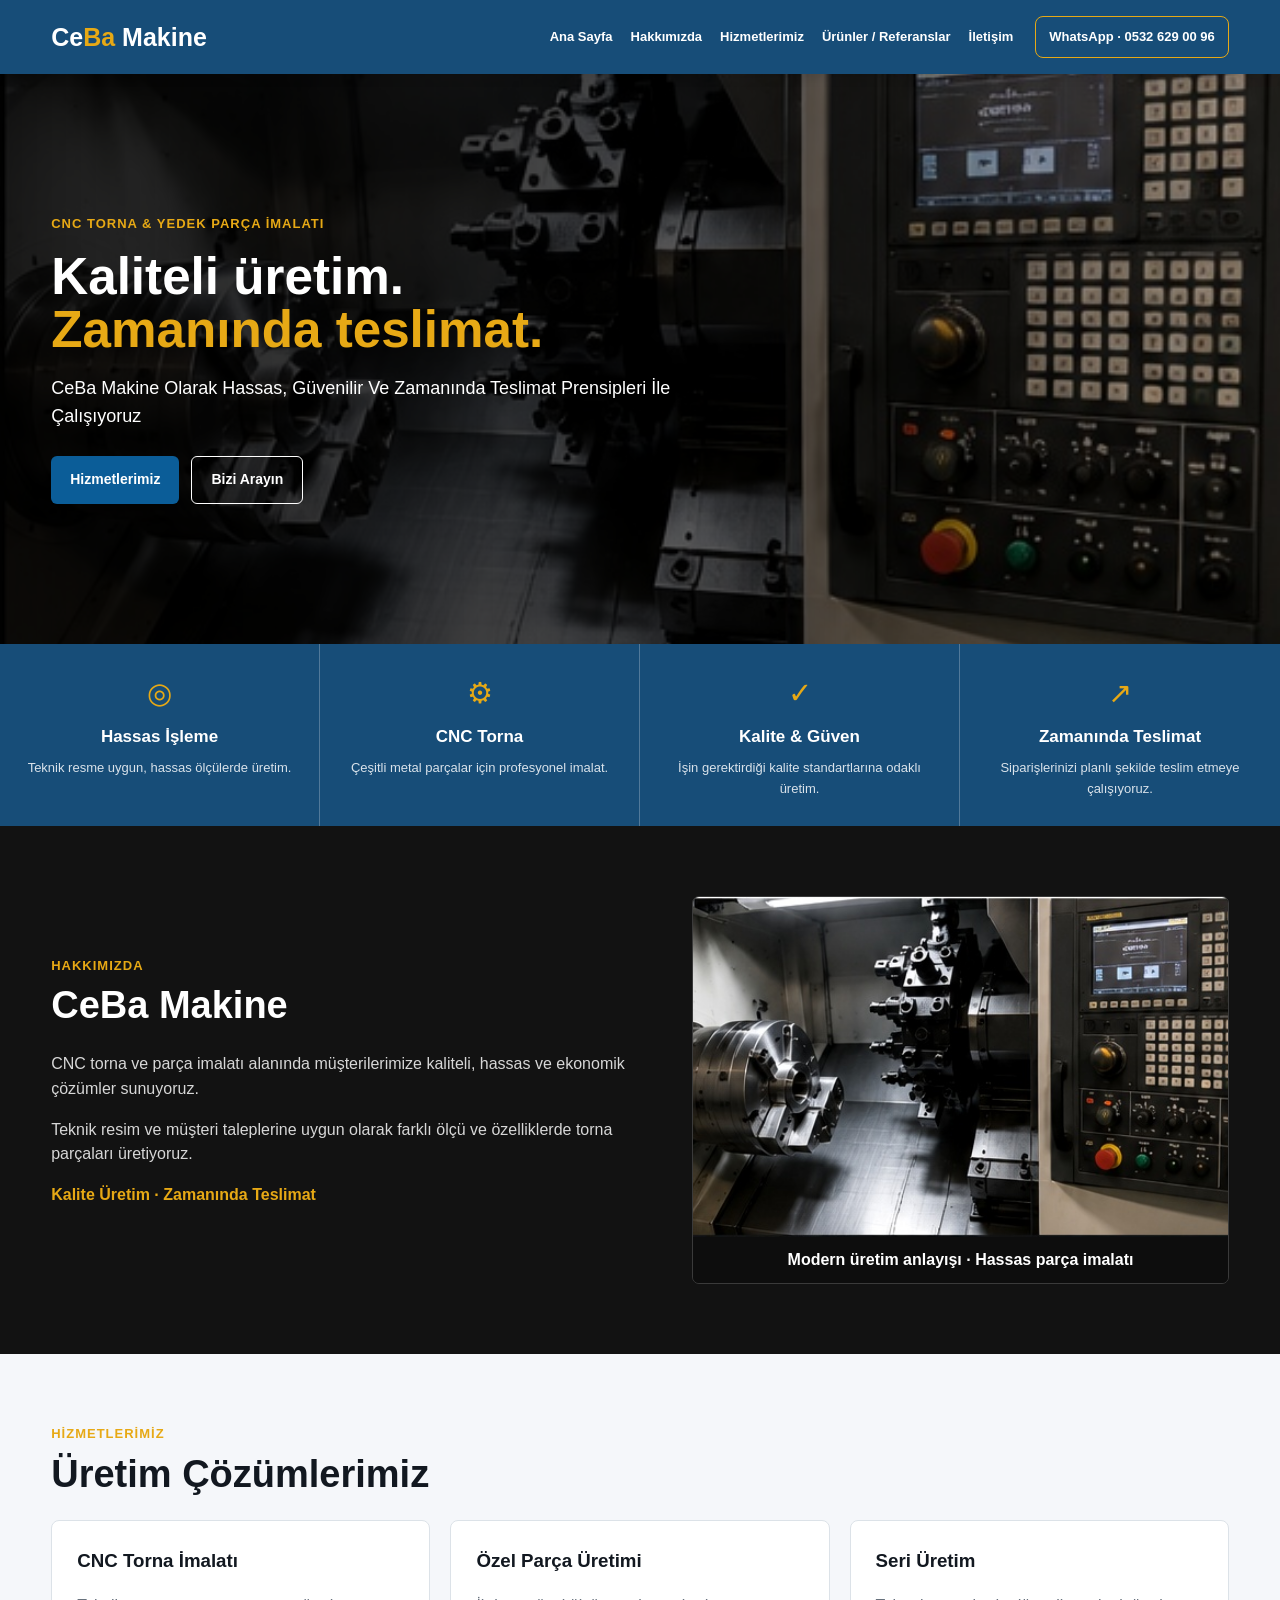
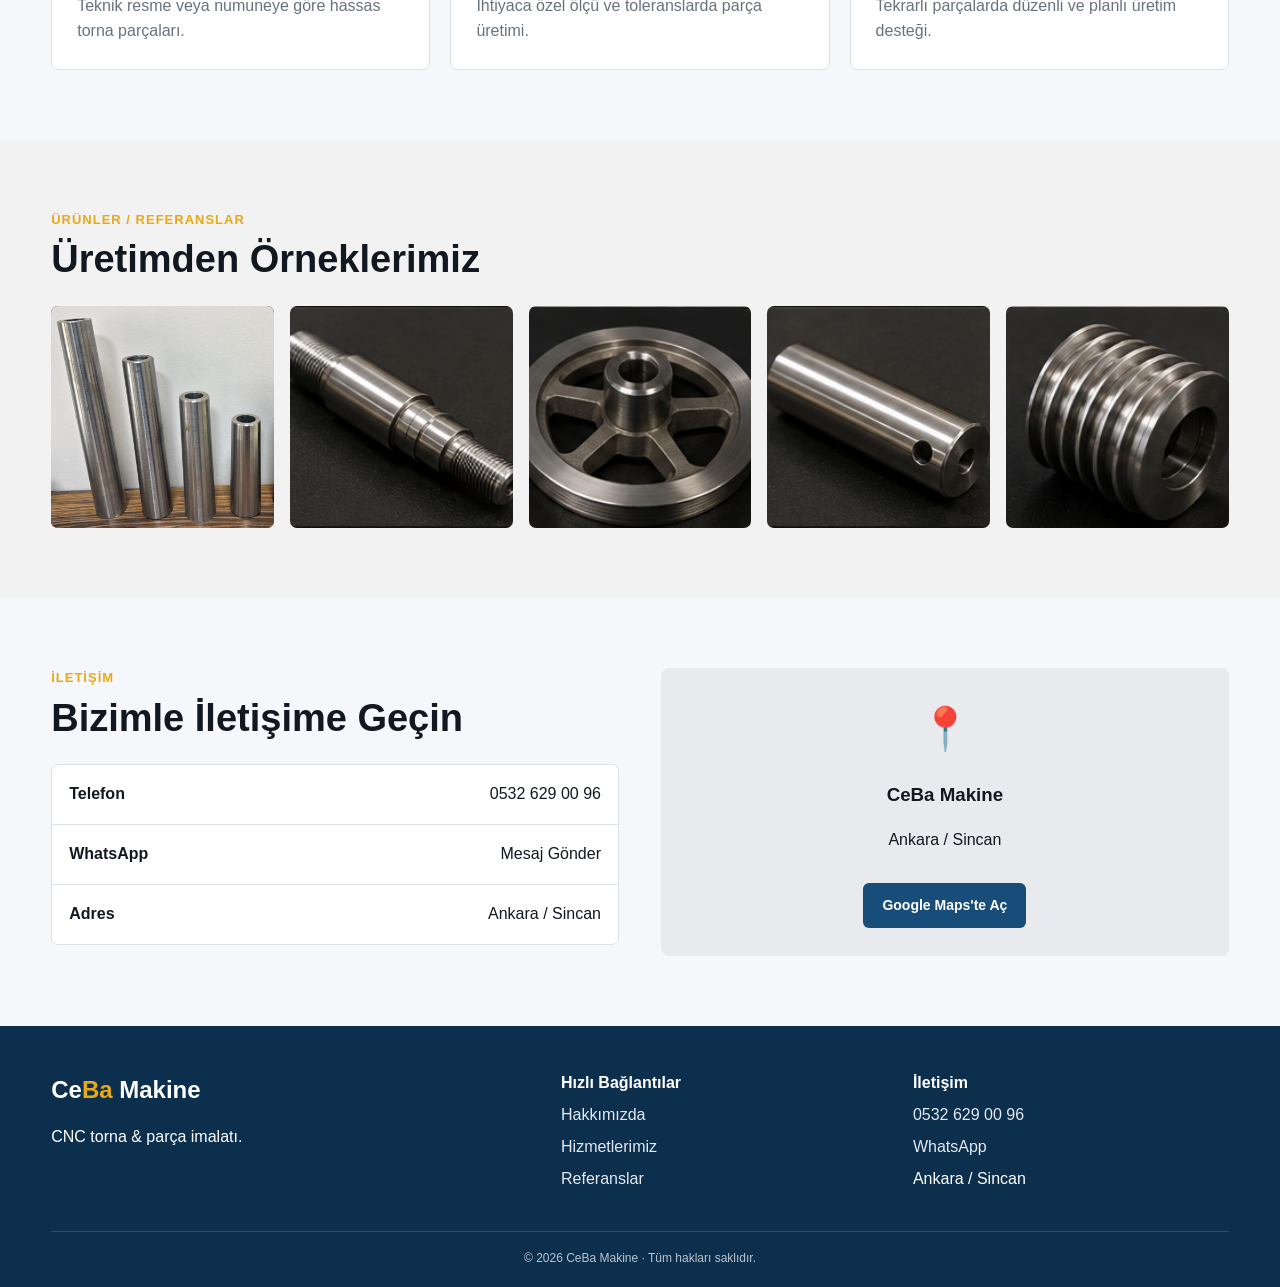
==== index.html @ 0668890c "Update and rename cebamakine-son-index.html to index.html" ====
<!doctype html>
<html lang="tr">
<head>
<meta charset="utf-8">
<meta name="viewport" content="width=device-width,initial-scale=1">
<title>CeBa Makine | CNC Torna & Parça İmalatı</title>
<style>

*{box-sizing:border-box}
html{scroll-behavior:smooth}
body{margin:0;font-family:Arial,Helvetica,sans-serif;background:#f5f7fa;color:#121820;line-height:1.55;overflow-x:hidden}
a{text-decoration:none;color:inherit}
img{max-width:100%;display:block}
.container{width:min(1180px,92%);margin:auto}
:root{--navy:#174d78;--navy-dark:#0d2f4e;--gold:#e7a915;--muted:#68727d;--line:#dce2e8}

header{position:sticky;top:0;z-index:50;background:var(--navy);color:#fff;box-shadow:0 2px 12px rgba(0,0,0,.12)}
.nav{min-height:74px;display:flex;align-items:center;gap:22px}
.brand{font-size:25px;font-weight:800;white-space:nowrap}
.brand span{color:var(--gold)}
nav{display:flex;gap:18px;align-items:center;margin-left:auto}
nav a{font-size:13px;font-weight:700;white-space:nowrap}
nav a:hover{color:var(--gold)}
.whatsapp{border:1px solid var(--gold);border-radius:8px;padding:10px 13px;font-size:13px;font-weight:700;white-space:nowrap}

.hero{min-height:560px;display:flex;align-items:center;color:#fff;background:
linear-gradient(90deg,rgba(0,0,0,.88) 0%,rgba(0,0,0,.72) 46%,rgba(0,0,0,.20) 100%),
url('assets/cnc-torna-hakkimizda.jpg') center/cover no-repeat,#111}
.hero-inner{width:min(1180px,92%);margin:auto;padding:70px 0}
.eyebrow,.section-kicker{color:var(--gold);font-weight:800;letter-spacing:1px;font-size:13px}
h1{font-size:clamp(34px,4vw,52px);line-height:1.04;margin:16px 0 18px;max-width:760px}
h1 strong{display:block;color:var(--gold)}
.lead{font-size:18px;max-width:620px;margin:0}
.actions{display:flex;gap:12px;flex-wrap:wrap;margin-top:26px}
.btn{display:inline-flex;align-items:center;justify-content:center;padding:12px 19px;border-radius:6px;font-size:14px;font-weight:800}
.primary{background:#0b5d98;color:#fff}
.outline{border:1px solid #fff;color:#fff}

.features{background:var(--navy);color:#fff}
.feature-grid{display:grid;grid-template-columns:repeat(4,1fr)}
.feature{padding:27px 20px;text-align:center;border-right:1px solid rgba(255,255,255,.25)}
.feature:last-child{border-right:0}
.feature .icon{font-size:29px;color:var(--gold)}
.feature h3{font-size:17px;margin:8px 0}
.feature p{color:#d9e2ea;font-size:13px;margin:0}

section{padding:70px 0}
.section-title{font-size:38px;line-height:1.1;margin:9px 0 25px}
.dark{background:#121212;color:#fff}
.about-grid{display:grid;grid-template-columns:1.05fr .95fr;gap:48px;align-items:center}
.about-grid p{color:#d7d7d7}
.about-photo{border:1px solid #3a3a3a;overflow:hidden;border-radius:7px}
.about-photo img{width:100%;height:340px;object-fit:cover}
.caption{padding:11px 14px;text-align:center;font-weight:700;background:#0d0d0d}

.services-grid{display:grid;grid-template-columns:repeat(3,1fr);gap:20px}
.card{background:#fff;border:1px solid var(--line);padding:25px;border-radius:8px}
.card h3{margin-top:0}
.card p{color:var(--muted);margin-bottom:0}

.gallery{background:#f2f2f2}
.product-gallery{display:grid;grid-template-columns:repeat(5,1fr);gap:16px}
.product-gallery figure{margin:0;background:#161616;border-radius:7px;overflow:hidden}
.product-gallery img{width:100%;aspect-ratio:1/1;object-fit:cover}
.product-gallery figure:first-child img{object-position:left center}

.contact-grid{display:grid;grid-template-columns:1fr 1fr;gap:42px}
.contact-list{border:1px solid var(--line);background:#fff;border-radius:7px;overflow:hidden}
.contact-row{display:flex;justify-content:space-between;gap:20px;padding:17px;border-bottom:1px solid var(--line)}
.contact-row:last-child{border-bottom:0}
.map-card{background:#e8eaed;display:grid;place-items:center;min-height:270px;text-align:center;padding:28px;border-radius:8px}
.map-card .btn{background:var(--navy);color:#fff;margin-top:14px}

footer{background:var(--navy-dark);color:#fff;padding:45px 0 20px}
.footer-grid{display:grid;grid-template-columns:1.2fr .8fr .8fr;gap:36px}
.footer-title{font-size:24px;font-weight:800}
.footer-title span{color:var(--gold)}
footer a{display:block;margin:7px 0;color:#e4e9ee}
.copy{border-top:1px solid rgba(255,255,255,.15);margin-top:32px;padding-top:17px;text-align:center;color:#b8c4cf;font-size:12px}

@media(max-width:900px){
  header{position:relative}
  .nav{min-height:auto;padding:12px 0;display:block;text-align:center}
  .brand{display:block;font-size:22px;margin-bottom:10px}
  nav{margin:0;display:flex;flex-wrap:wrap;justify-content:center;gap:7px 13px}
  nav a{font-size:11px;white-space:normal}
  .whatsapp{display:inline-flex;margin-top:10px;padding:8px 11px;font-size:11px}

  .hero{min-height:0;background:
  linear-gradient(rgba(0,0,0,.56),rgba(0,0,0,.66)),
  url('assets/cnc-torna-hakkimizda.jpg') center/cover no-repeat,#111}
  .hero-inner{width:92%;padding:48px 0 42px}
  .eyebrow{font-size:11px}
  h1{font-size:32px;line-height:1.06;margin:12px 0 14px}
  .lead{font-size:15px;line-height:1.45}
  .actions{margin-top:20px}
  .btn{padding:10px 14px;font-size:13px}

  .feature-grid{grid-template-columns:repeat(2,1fr)}
  .feature{border-bottom:1px solid rgba(255,255,255,.18)}
  .about-grid,.contact-grid{grid-template-columns:1fr}
  .services-grid{grid-template-columns:1fr}
  .product-gallery{grid-template-columns:repeat(2,1fr)}
  section{padding:52px 0}
  .section-title{font-size:31px}
  .footer-grid{grid-template-columns:1fr}
}

@media(max-width:560px){
  .container{width:90%}
  .nav{padding:10px 0}
  .brand{font-size:20px;margin-bottom:8px}
  nav{gap:5px 9px}
  nav a{font-size:10px}
  .whatsapp{width:100%;max-width:245px;justify-content:center}

  .hero{background:
  linear-gradient(rgba(0,0,0,.58),rgba(0,0,0,.66)),
  url('assets/cnc-torna-hakkimizda.jpg') 62% center/cover no-repeat,#111}
  .hero-inner{padding:36px 0 32px}
  .eyebrow{font-size:10px}
  h1{font-size:27px}
  .lead{font-size:14px}
  .actions{gap:9px}
  .btn{font-size:12px;padding:9px 12px}

  .features{margin-top:18px}
  .feature-grid{grid-template-columns:repeat(4,1fr)}
  .feature{border-right:1px solid rgba(255,255,255,.18);padding:14px 5px}
  .feature:last-child{border-right:0}
  .feature .icon{font-size:21px}
  .feature h3{font-size:11px;line-height:1.2;margin:6px 0}
  .feature p{font-size:9px;line-height:1.25}

  .section-title{font-size:27px}
  .about-photo img{height:245px}
  .product-gallery{grid-template-columns:repeat(2,1fr);gap:10px}
  .product-gallery img{aspect-ratio:1/1}
  .contact-row{flex-direction:column;gap:4px}
}

</style>
</head>
<body>
<header><div class="container nav"><a class="brand" href="#anasayfa">Ce<span>Ba</span> Makine</a><nav><a href="#anasayfa">Ana Sayfa</a><a href="#hakkimizda">Hakkımızda</a><a href="#hizmetler">Hizmetlerimiz</a><a href="#referanslar">Ürünler / Referanslar</a><a href="#iletisim">İletişim</a></nav><a class="whatsapp" href="https://wa.me/905326290096" target="_blank">WhatsApp · 0532 629 00 96</a></div></header>
<main>
<section id="anasayfa" class="hero"><div class="hero-inner"><div class="eyebrow">CNC TORNA & YEDEK PARÇA İMALATI  </div><h1>Kaliteli üretim.<strong>Zamanında teslimat.</strong></h1><p class="lead">CeBa Makine Olarak Hassas, Güvenilir Ve Zamanında Teslimat Prensipleri İle Çalışıyoruz </p><div class="actions"><a class="btn primary" href="#hizmetler">Hizmetlerimiz</a><a class="btn outline" href="tel:+905326290096">Bizi Arayın</a></div></div></section>
<div class="features"><div class="feature-grid"><div class="feature"><div class="icon">◎</div><h3>Hassas İşleme</h3><p>Teknik resme uygun, hassas ölçülerde üretim.</p></div><div class="feature"><div class="icon">⚙</div><h3>CNC Torna</h3><p>Çeşitli metal parçalar için profesyonel imalat.</p></div><div class="feature"><div class="icon">✓</div><h3>Kalite & Güven</h3><p>İşin gerektirdiği kalite standartlarına odaklı üretim.</p></div><div class="feature"><div class="icon">↗</div><h3>Zamanında Teslimat</h3><p>Siparişlerinizi planlı şekilde teslim etmeye çalışıyoruz.</p></div></div></div>
<section id="hakkimizda" class="dark"><div class="container about-grid"><div><div class="section-kicker">HAKKIMIZDA</div><h2 class="section-title">CeBa Makine</h2><p>CNC torna ve parça imalatı alanında müşterilerimize kaliteli, hassas ve ekonomik çözümler sunuyoruz.</p><p>Teknik resim ve müşteri taleplerine uygun olarak farklı ölçü ve özelliklerde torna parçaları üretiyoruz.</p><p><strong style="color:var(--gold)">Kalite Üretim · Zamanında Teslimat</strong></p></div><div class="about-photo"><img src="assets/cnc-torna-hakkimizda.jpg" alt="CNC torna üretim"><div class="caption">Modern üretim anlayışı · Hassas parça imalatı</div></div></div></section>
<section id="hizmetler"><div class="container"><div class="section-kicker">HİZMETLERİMİZ</div><h2 class="section-title">Üretim Çözümlerimiz</h2><div class="services-grid"><div class="card"><h3>CNC Torna İmalatı</h3><p>Teknik resme veya numuneye göre hassas torna parçaları.</p></div><div class="card"><h3>Özel Parça Üretimi</h3><p>İhtiyaca özel ölçü ve toleranslarda parça üretimi.</p></div><div class="card"><h3>Seri Üretim</h3><p>Tekrarlı parçalarda düzenli ve planlı üretim desteği.</p></div></div></div></section>
<section id="referanslar" class="gallery"><div class="container"><div class="section-kicker">ÜRÜNLER / REFERANSLAR</div><h2 class="section-title">Üretimden Örneklerimiz</h2><div class="product-gallery"><figure><img src="assets/parca-2.jpg.jpg" alt=""></figure><figure><img src="assets/tayrod.jpg" alt=""></figure><figure><img src="assets/burclu-tekerlek.jpg" alt=""></figure><figure><img src="assets/pim.jpg" alt=""></figure><figure><img src="assets/kasnak.jpg" alt=""></figure></div></div></section>
<section id="iletisim"><div class="container contact-grid"><div><div class="section-kicker">İLETİŞİM</div><h2 class="section-title">Bizimle İletişime Geçin</h2><div class="contact-list"><div class="contact-row"><strong>Telefon</strong><a href="tel:+905326290096">0532 629 00 96</a></div><div class="contact-row"><strong>WhatsApp</strong><a href="https://wa.me/905326290096" target="_blank">Mesaj Gönder</a></div><div class="contact-row"><strong>Adres</strong><span>Ankara / Sincan</span></div></div></div><div class="map-card"><div><div style="font-size:42px">📍</div><h3>CeBa Makine</h3><p>Ankara / Sincan</p><a class="btn" href="https://www.google.com/maps/search/?api=1&query=Sincan+Ankara" target="_blank">Google Maps'te Aç</a></div></div></div></section>
</main>
<footer><div class="container"><div class="footer-grid"><div><div class="footer-title">Ce<span>Ba</span> Makine</div><p>CNC torna & parça imalatı.</p></div><div><strong>Hızlı Bağlantılar</strong><a href="#hakkimizda">Hakkımızda</a><a href="#hizmetler">Hizmetlerimiz</a><a href="#referanslar">Referanslar</a></div><div><strong>İletişim</strong><a href="tel:+905326290096">0532 629 00 96</a><a href="https://wa.me/905326290096" target="_blank">WhatsApp</a><span>Ankara / Sincan</span></div></div><div class="copy">© 2026 CeBa Makine · Tüm hakları saklıdır.</div></div></footer>
</body>
</html>
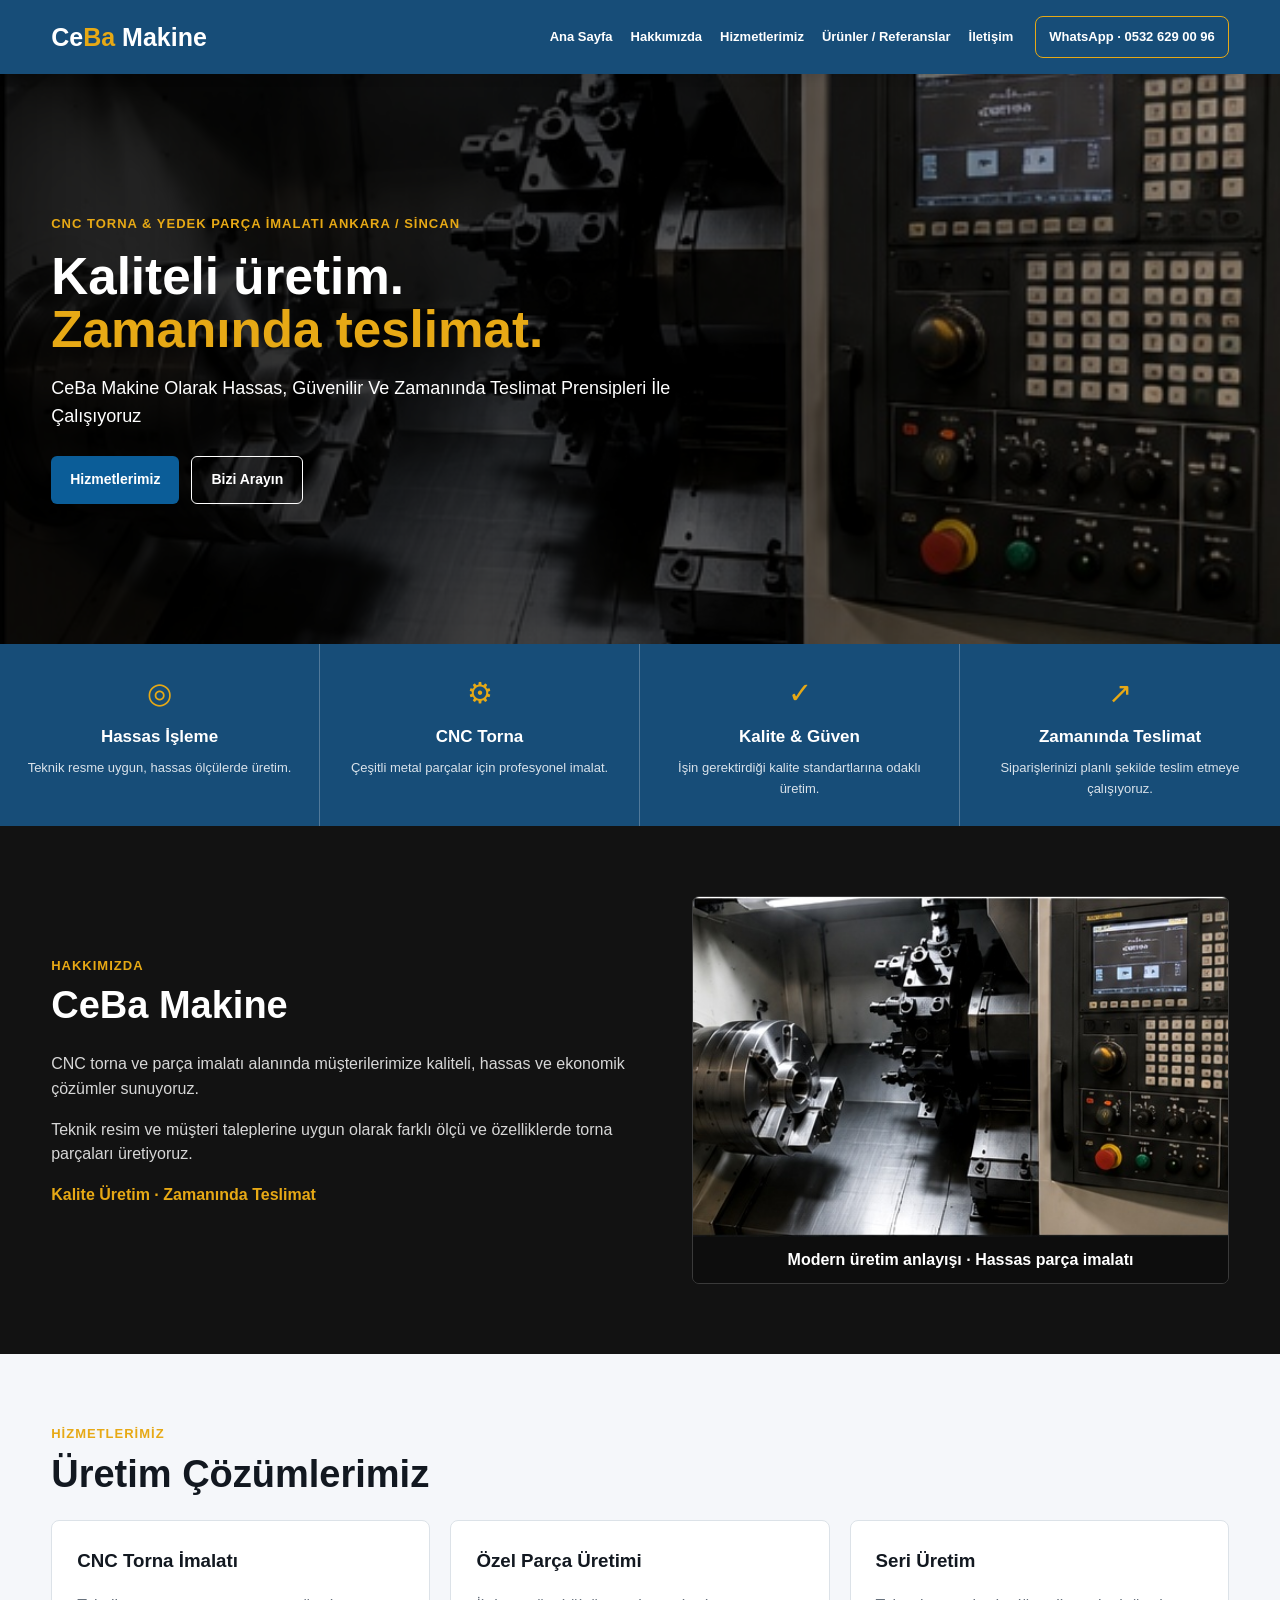
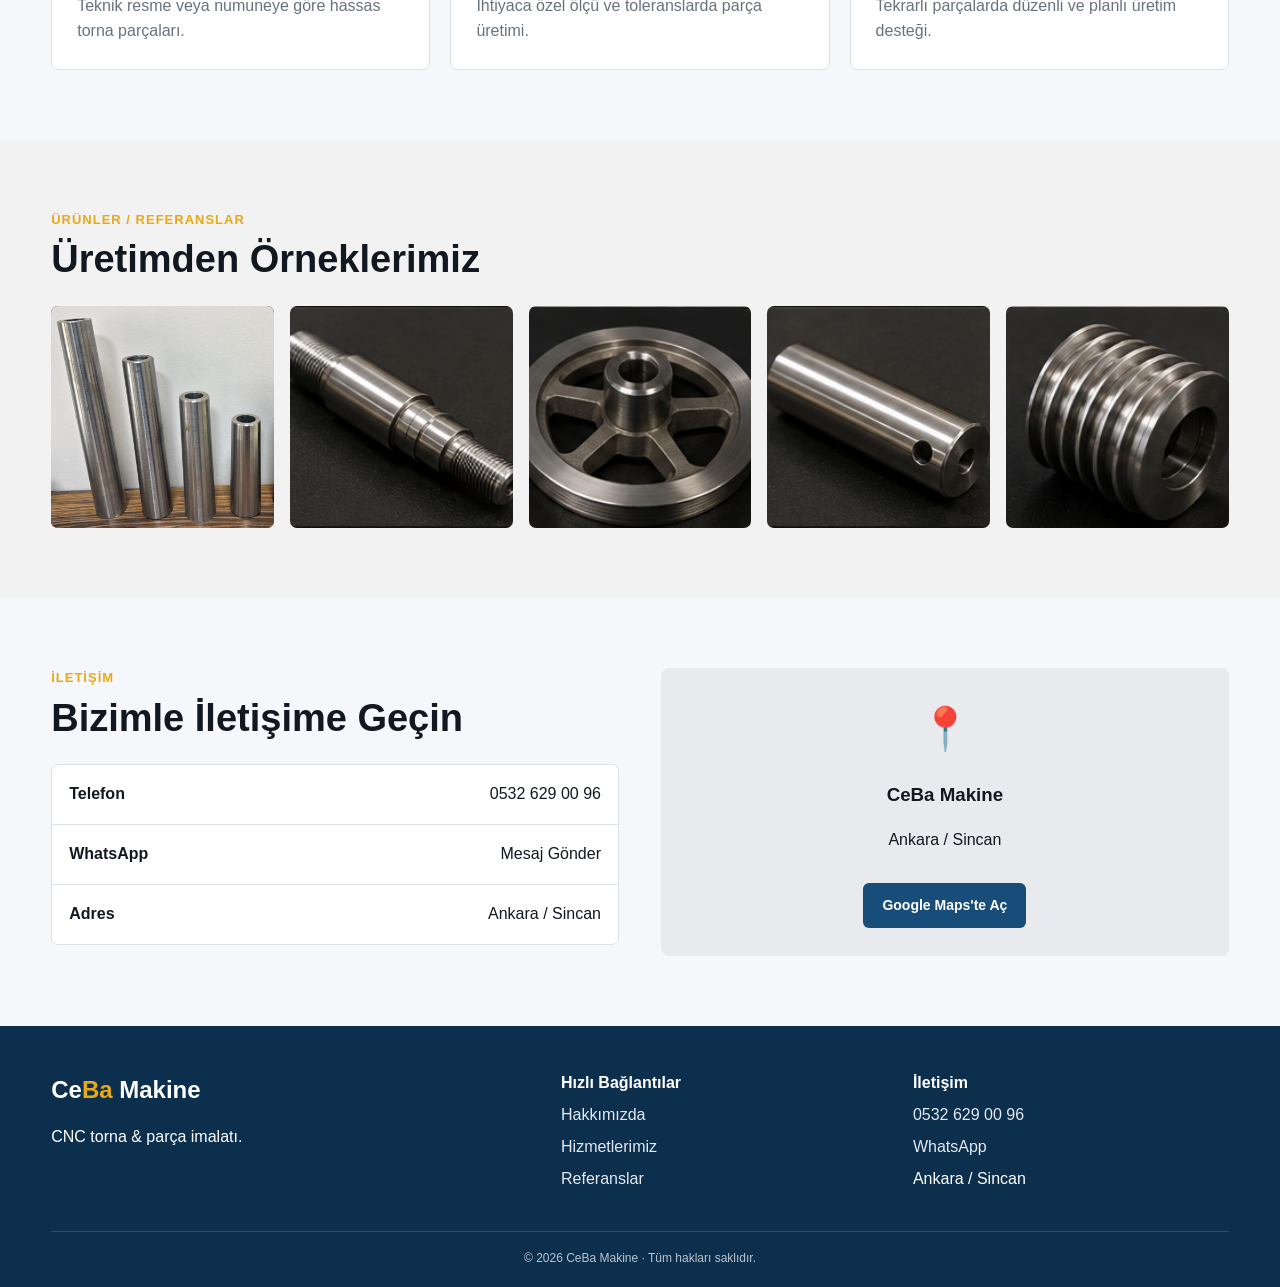
==== commit cac64c7a: "Update index.html" ====
--- a/index.html
+++ b/index.html
@@ -3,7 +3,8 @@
 <head>
 <meta charset="utf-8">
 <meta name="viewport" content="width=device-width,initial-scale=1">
-<title>CeBa Makine | CNC Torna & Parça İmalatı</title>
+<title>CeBa Makine | CNC Torna, Özel Parça ve Yedek Parça İmalatı</title>
+<meta name="description" content="CeBa Makine, Ankara Sincan'da CNC torna, özel parça ve yedek parça imalatı hizmetleri sunar. Hassas CNC işleme, kaliteli üretim ve zamanında teslimat.">
 <style>
 
 *{box-sizing:border-box}
@@ -124,7 +125,6 @@
   .actions{gap:9px}
   .btn{font-size:12px;padding:9px 12px}
 
-  .features{margin-top:18px}
   .feature-grid{grid-template-columns:repeat(4,1fr)}
   .feature{border-right:1px solid rgba(255,255,255,.18);padding:14px 5px}
   .feature:last-child{border-right:0}
@@ -144,7 +144,7 @@
 <body>
 <header><div class="container nav"><a class="brand" href="#anasayfa">Ce<span>Ba</span> Makine</a><nav><a href="#anasayfa">Ana Sayfa</a><a href="#hakkimizda">Hakkımızda</a><a href="#hizmetler">Hizmetlerimiz</a><a href="#referanslar">Ürünler / Referanslar</a><a href="#iletisim">İletişim</a></nav><a class="whatsapp" href="https://wa.me/905326290096" target="_blank">WhatsApp · 0532 629 00 96</a></div></header>
 <main>
-<section id="anasayfa" class="hero"><div class="hero-inner"><div class="eyebrow">CNC TORNA & YEDEK PARÇA İMALATI  </div><h1>Kaliteli üretim.<strong>Zamanında teslimat.</strong></h1><p class="lead">CeBa Makine Olarak Hassas, Güvenilir Ve Zamanında Teslimat Prensipleri İle Çalışıyoruz </p><div class="actions"><a class="btn primary" href="#hizmetler">Hizmetlerimiz</a><a class="btn outline" href="tel:+905326290096">Bizi Arayın</a></div></div></section>
+<section id="anasayfa" class="hero"><div class="hero-inner"><div class="eyebrow">CNC TORNA & YEDEK PARÇA İMALATI ANKARA / SİNCAN </div><h1>Kaliteli üretim.<strong>Zamanında teslimat.</strong></h1><p class="lead">CeBa Makine Olarak Hassas, Güvenilir Ve Zamanında Teslimat Prensipleri İle Çalışıyoruz </p><div class="actions"><a class="btn primary" href="#hizmetler">Hizmetlerimiz</a><a class="btn outline" href="tel:+905326290096">Bizi Arayın</a></div></div></section>
 <div class="features"><div class="feature-grid"><div class="feature"><div class="icon">◎</div><h3>Hassas İşleme</h3><p>Teknik resme uygun, hassas ölçülerde üretim.</p></div><div class="feature"><div class="icon">⚙</div><h3>CNC Torna</h3><p>Çeşitli metal parçalar için profesyonel imalat.</p></div><div class="feature"><div class="icon">✓</div><h3>Kalite & Güven</h3><p>İşin gerektirdiği kalite standartlarına odaklı üretim.</p></div><div class="feature"><div class="icon">↗</div><h3>Zamanında Teslimat</h3><p>Siparişlerinizi planlı şekilde teslim etmeye çalışıyoruz.</p></div></div></div>
 <section id="hakkimizda" class="dark"><div class="container about-grid"><div><div class="section-kicker">HAKKIMIZDA</div><h2 class="section-title">CeBa Makine</h2><p>CNC torna ve parça imalatı alanında müşterilerimize kaliteli, hassas ve ekonomik çözümler sunuyoruz.</p><p>Teknik resim ve müşteri taleplerine uygun olarak farklı ölçü ve özelliklerde torna parçaları üretiyoruz.</p><p><strong style="color:var(--gold)">Kalite Üretim · Zamanında Teslimat</strong></p></div><div class="about-photo"><img src="assets/cnc-torna-hakkimizda.jpg" alt="CNC torna üretim"><div class="caption">Modern üretim anlayışı · Hassas parça imalatı</div></div></div></section>
 <section id="hizmetler"><div class="container"><div class="section-kicker">HİZMETLERİMİZ</div><h2 class="section-title">Üretim Çözümlerimiz</h2><div class="services-grid"><div class="card"><h3>CNC Torna İmalatı</h3><p>Teknik resme veya numuneye göre hassas torna parçaları.</p></div><div class="card"><h3>Özel Parça Üretimi</h3><p>İhtiyaca özel ölçü ve toleranslarda parça üretimi.</p></div><div class="card"><h3>Seri Üretim</h3><p>Tekrarlı parçalarda düzenli ve planlı üretim desteği.</p></div></div></div></section>
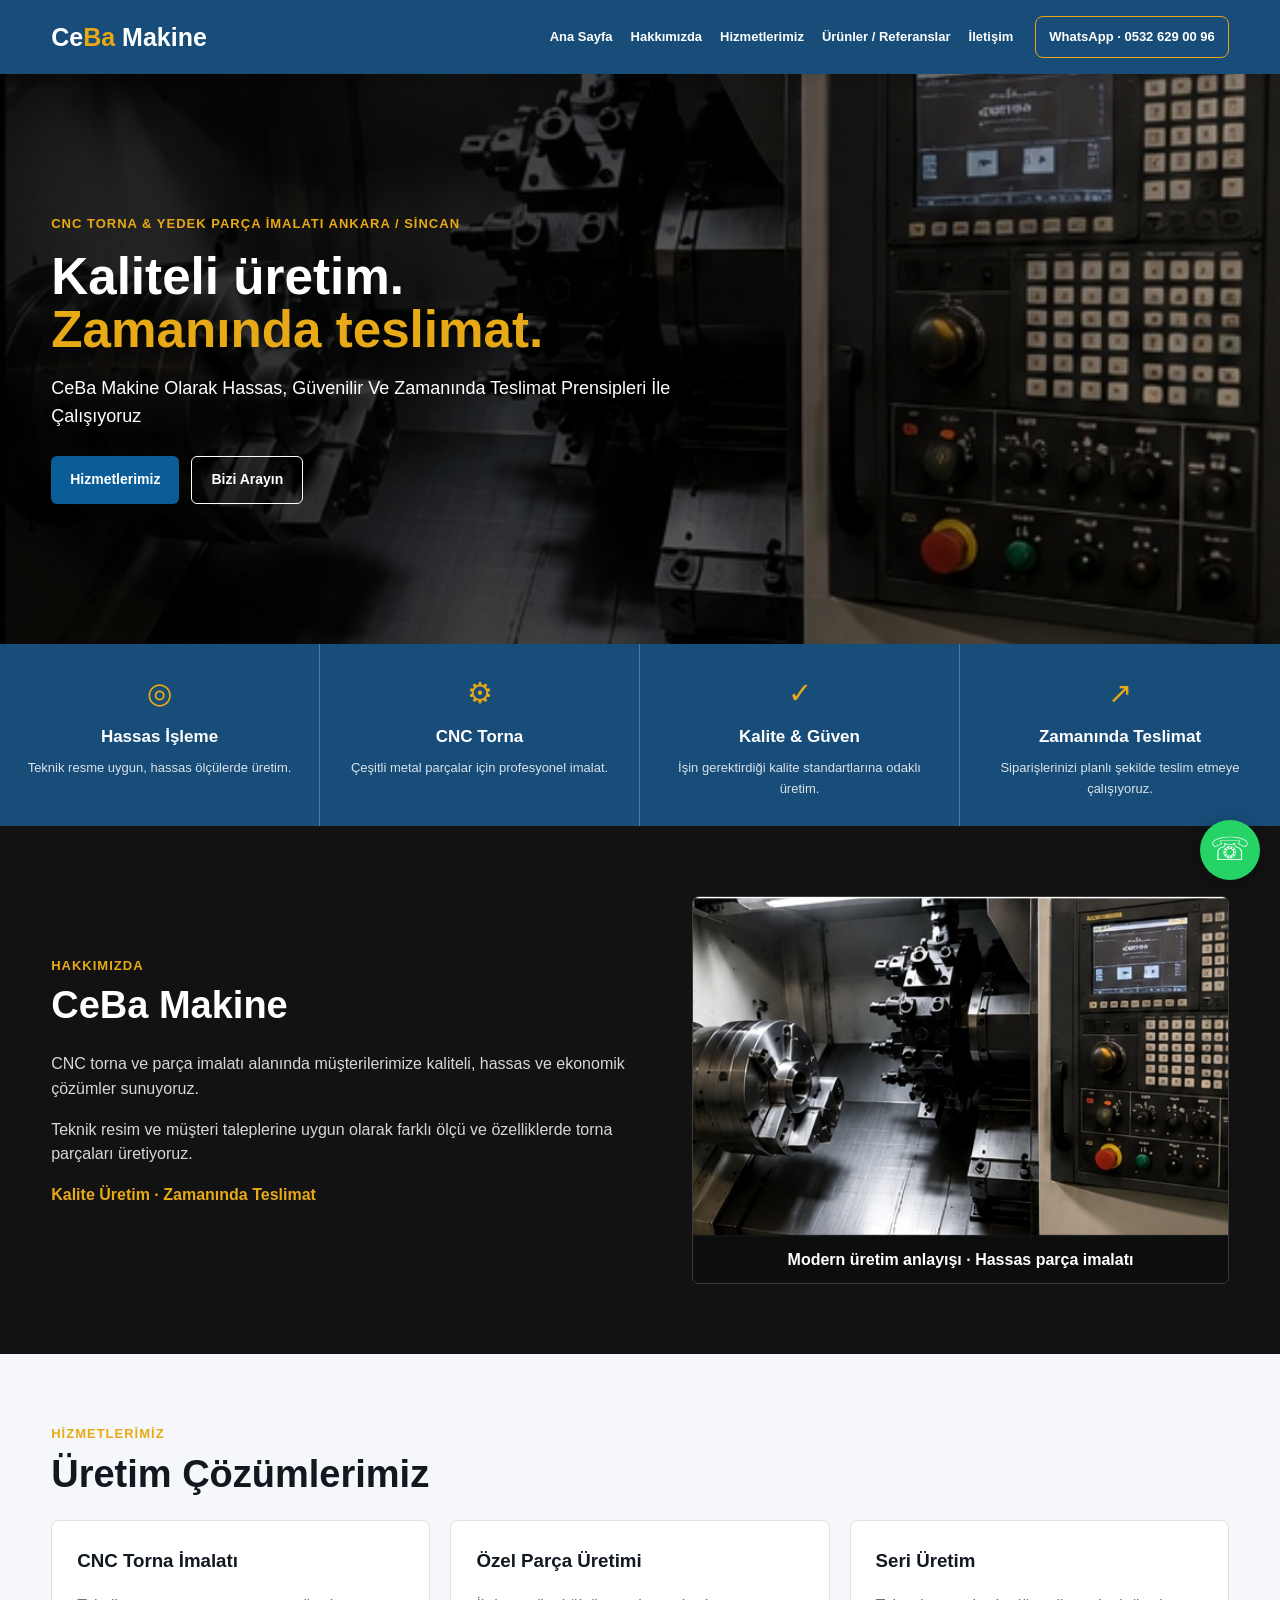
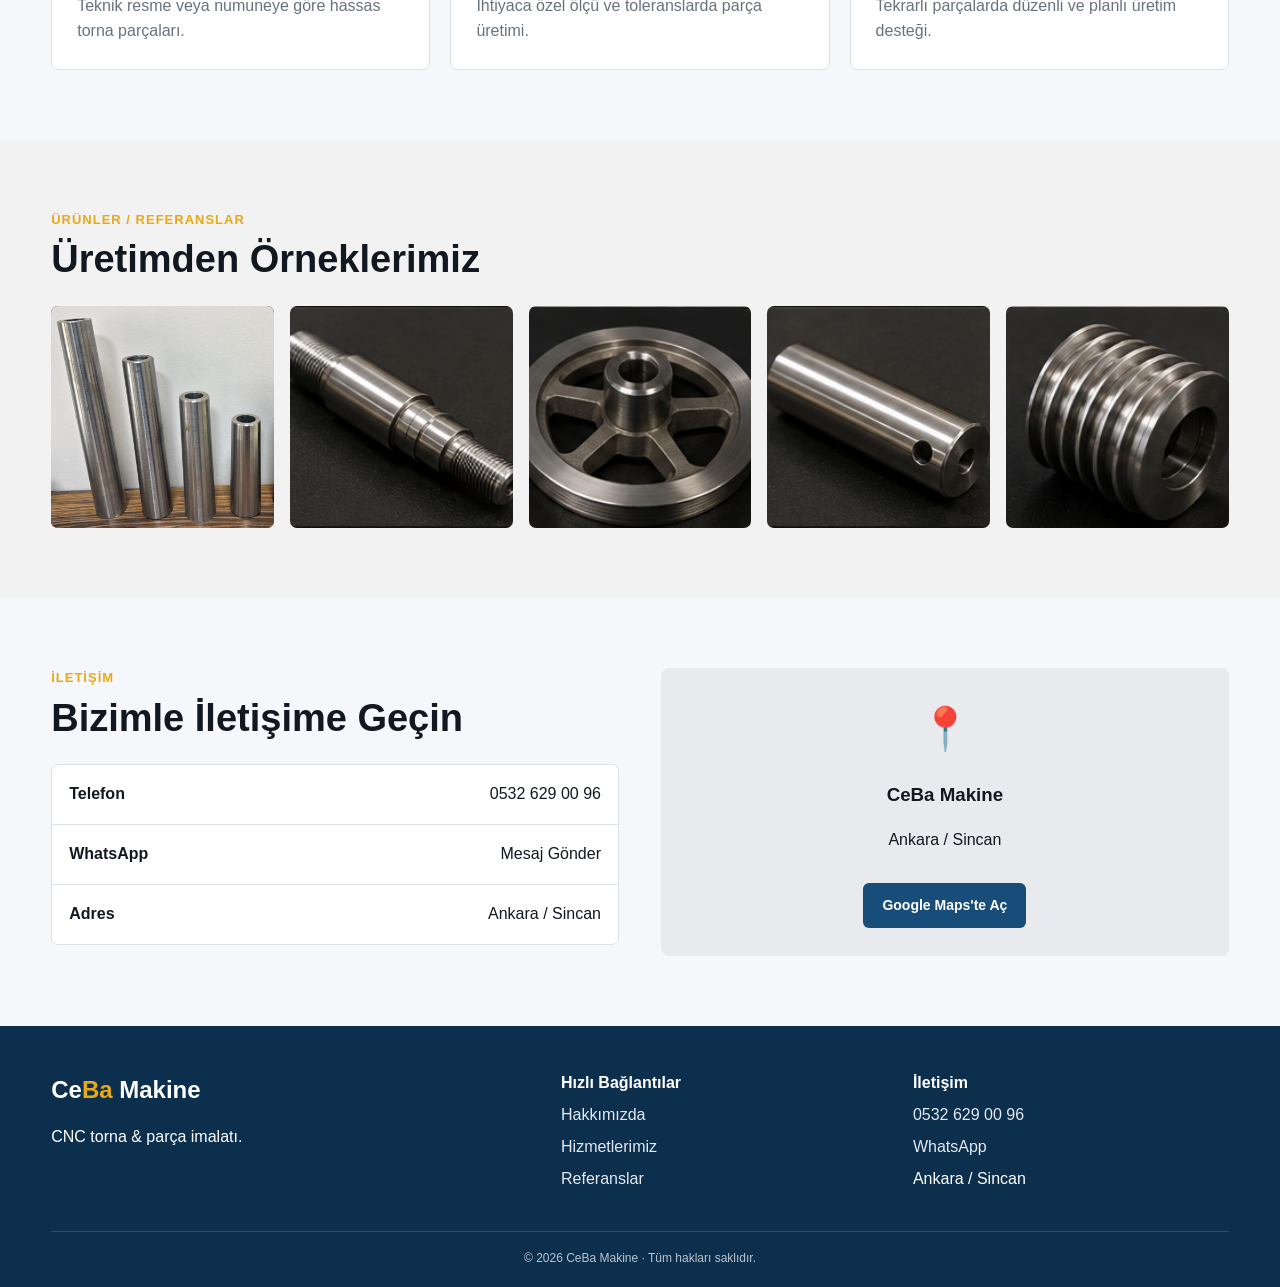
==== commit a825a667: "Update index.html" ====
--- a/index.html
+++ b/index.html
@@ -1,6 +1,7 @@
 <!doctype html>
 <html lang="tr">
 <head>
+<link rel="icon" type="image/png" href="/favicon.png">
 <meta charset="utf-8">
 <meta name="viewport" content="width=device-width,initial-scale=1">
 <title>CeBa Makine | CNC Torna, Özel Parça ve Yedek Parça İmalatı</title>
@@ -138,10 +139,34 @@
   .product-gallery img{aspect-ratio:1/1}
   .contact-row{flex-direction:column;gap:4px}
 }
+.whatsapp-float{
+  position:fixed;
+  width:60px;
+  height:60px;
+  right:20px;
+  bottom:20px;
+  background:#25D366;
+  border-radius:50%;
+  display:flex;
+  align-items:center;
+  justify-content:center;
+  color:white;
+  font-size:32px;
+  text-decoration:none;
+  box-shadow:0 4px 15px rgba(0,0,0,.3);
+  z-index:9999;
+}
 
+.whatsapp-float:hover{
+  transform:scale(1.08);
+}
 </style>
-</head>
+</head> 
 <body>
+  <a class="whatsapp-float"
+href="https://wa.me/905326290096?text=Merhaba%20CeBa%20Makine%2C%20bilgi%20almak%20istiyorum."
+target="_blank"
+aria-label="WhatsApp">☏</a>
 <header><div class="container nav"><a class="brand" href="#anasayfa">Ce<span>Ba</span> Makine</a><nav><a href="#anasayfa">Ana Sayfa</a><a href="#hakkimizda">Hakkımızda</a><a href="#hizmetler">Hizmetlerimiz</a><a href="#referanslar">Ürünler / Referanslar</a><a href="#iletisim">İletişim</a></nav><a class="whatsapp" href="https://wa.me/905326290096" target="_blank">WhatsApp · 0532 629 00 96</a></div></header>
 <main>
 <section id="anasayfa" class="hero"><div class="hero-inner"><div class="eyebrow">CNC TORNA & YEDEK PARÇA İMALATI ANKARA / SİNCAN </div><h1>Kaliteli üretim.<strong>Zamanında teslimat.</strong></h1><p class="lead">CeBa Makine Olarak Hassas, Güvenilir Ve Zamanında Teslimat Prensipleri İle Çalışıyoruz </p><div class="actions"><a class="btn primary" href="#hizmetler">Hizmetlerimiz</a><a class="btn outline" href="tel:+905326290096">Bizi Arayın</a></div></div></section>
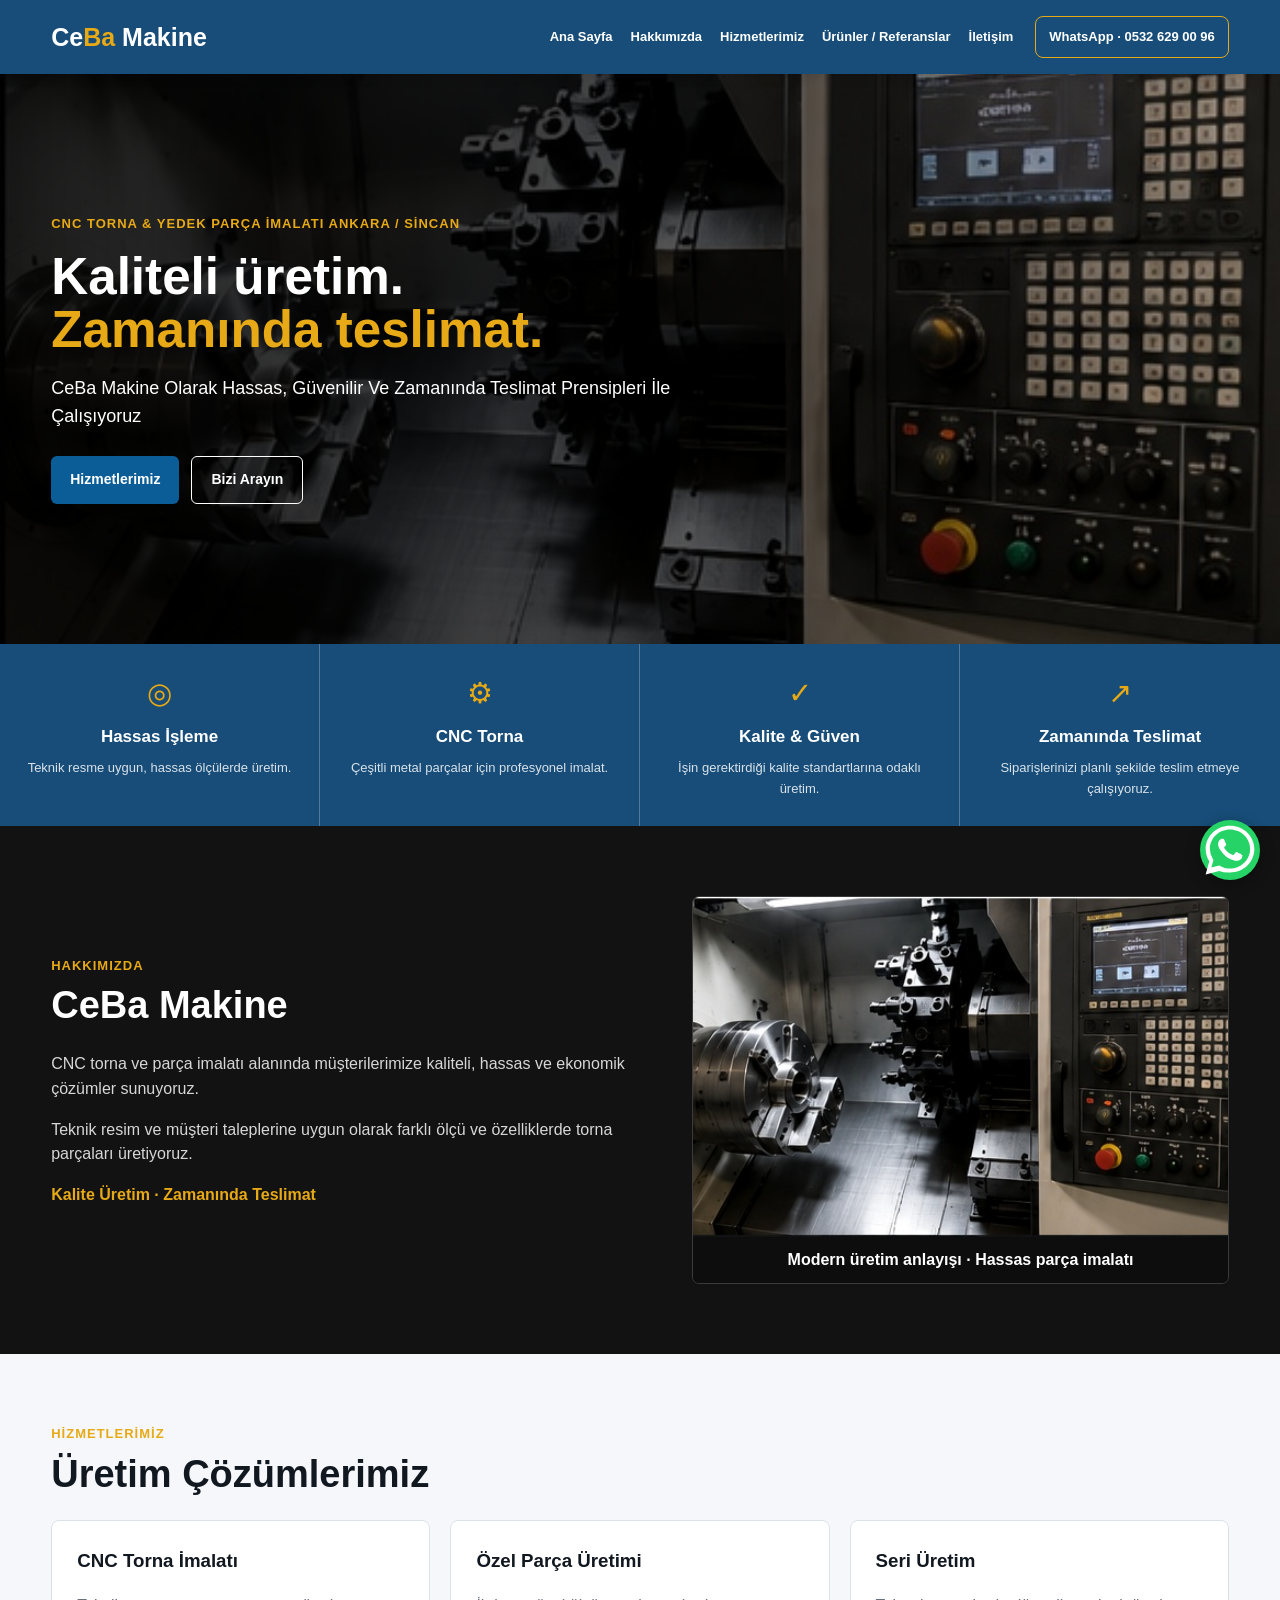
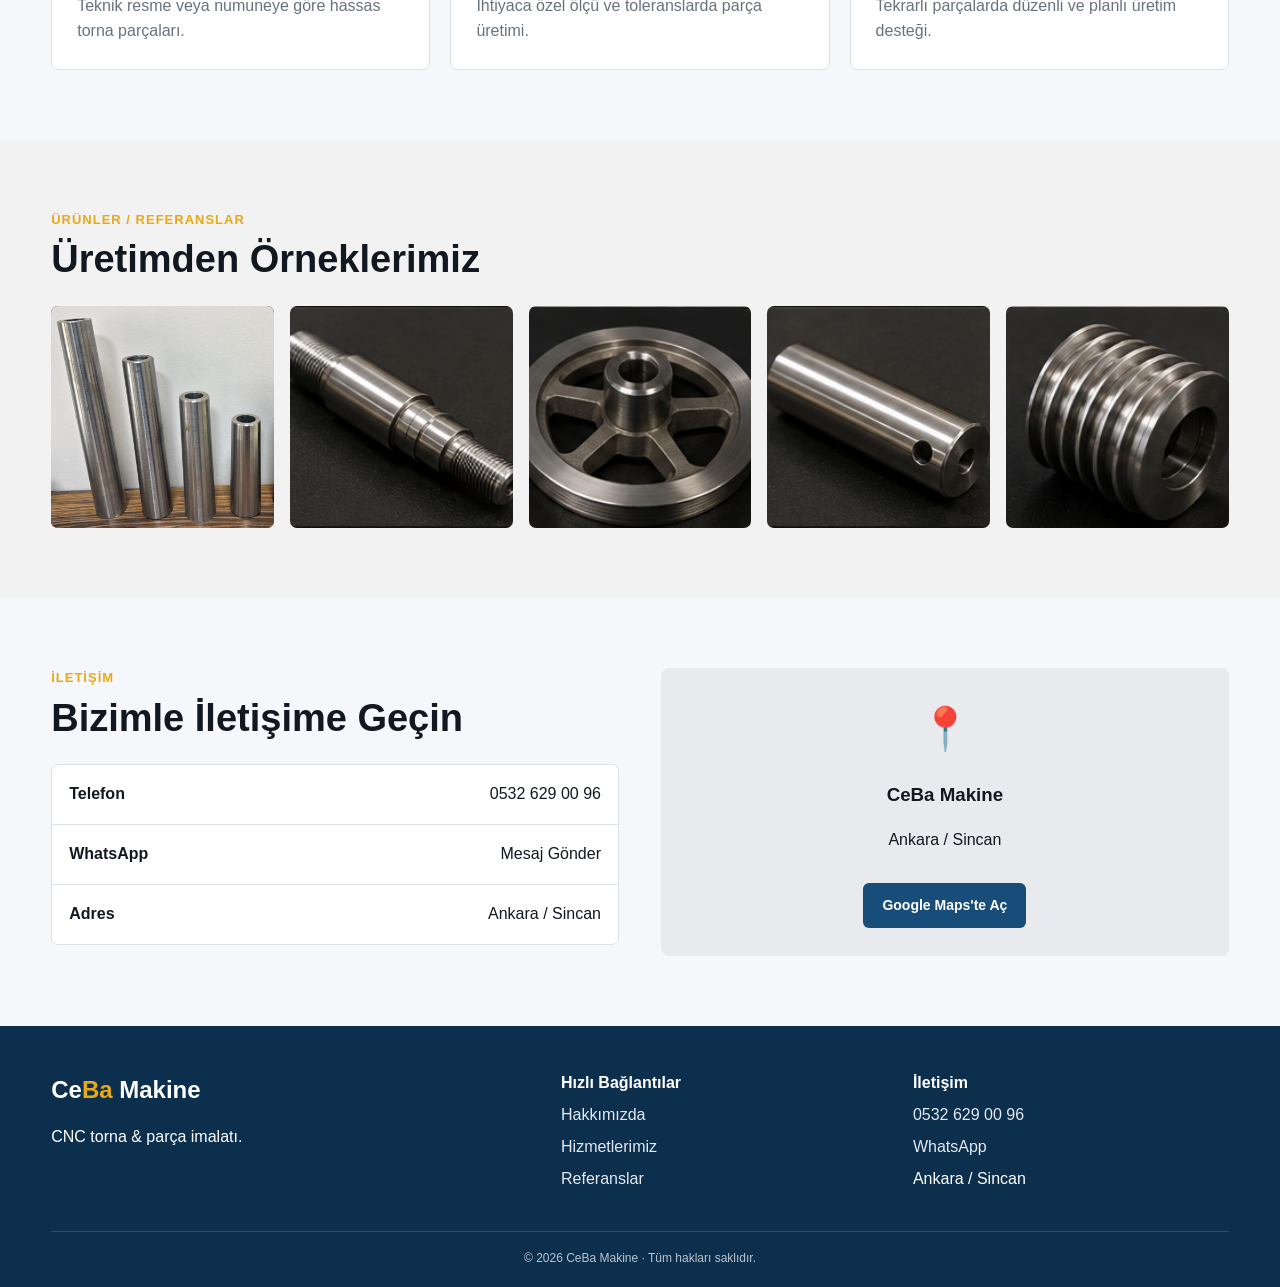
==== commit e97b70d2: "Update index.html" ====
--- a/index.html
+++ b/index.html
@@ -163,10 +163,16 @@
 </style>
 </head> 
 <body>
-  <a class="whatsapp-float"
+<a class="whatsapp-float"
 href="https://wa.me/905326290096?text=Merhaba%20CeBa%20Makine%2C%20bilgi%20almak%20istiyorum."
 target="_blank"
-aria-label="WhatsApp">☏</a>
+aria-label="WhatsApp">
+
+<svg viewBox="0 0 32 32">
+  <path fill="white" d="M16 3C8.82 3 3 8.58 3 15.47c0 2.4.72 4.64 1.96 6.54L3 29l7.2-1.83A13.4 13.4 0 0 0 16 28c7.18 0 13-5.58 13-12.53S23.18 3 16 3zm0 22.9c-1.93 0-3.74-.5-5.31-1.39l-.38-.21-4.27 1.08 1.14-4.01-.25-.4a10.1 10.1 0 0 1-1.65-5.5C5.28 9.75 10.08 5.1 16 5.1s10.72 4.65 10.72 10.37S21.92 25.9 16 25.9zm5.89-7.76c-.32-.15-1.9-.9-2.19-1-.29-.1-.5-.15-.71.15-.21.3-.82 1-.99 1.2-.18.2-.36.22-.68.07-.32-.15-1.35-.48-2.57-1.52-.95-.81-1.59-1.81-1.77-2.11-.18-.3-.02-.46.14-.61.14-.13.32-.35.48-.53.16-.18.21-.3.32-.5.11-.2.05-.38-.03-.53-.08-.15-.71-1.65-.97-2.26-.26-.6-.52-.52-.71-.53h-.61c-.21 0-.55.08-.84.38-.29.3-1.1 1.05-1.1 2.56s1.14 2.97 1.3 3.17c.16.2 2.24 3.47 5.43 4.86.76.33 1.35.52 1.81.67.76.23 1.45.2 2 .12.61-.09 1.9-.75 2.16-1.47.27-.72.27-1.34.19-1.47-.08-.12-.29-.2-.61-.35z"/>
+</svg>
+
+</a>
 <header><div class="container nav"><a class="brand" href="#anasayfa">Ce<span>Ba</span> Makine</a><nav><a href="#anasayfa">Ana Sayfa</a><a href="#hakkimizda">Hakkımızda</a><a href="#hizmetler">Hizmetlerimiz</a><a href="#referanslar">Ürünler / Referanslar</a><a href="#iletisim">İletişim</a></nav><a class="whatsapp" href="https://wa.me/905326290096" target="_blank">WhatsApp · 0532 629 00 96</a></div></header>
 <main>
 <section id="anasayfa" class="hero"><div class="hero-inner"><div class="eyebrow">CNC TORNA & YEDEK PARÇA İMALATI ANKARA / SİNCAN </div><h1>Kaliteli üretim.<strong>Zamanında teslimat.</strong></h1><p class="lead">CeBa Makine Olarak Hassas, Güvenilir Ve Zamanında Teslimat Prensipleri İle Çalışıyoruz </p><div class="actions"><a class="btn primary" href="#hizmetler">Hizmetlerimiz</a><a class="btn outline" href="tel:+905326290096">Bizi Arayın</a></div></div></section>
